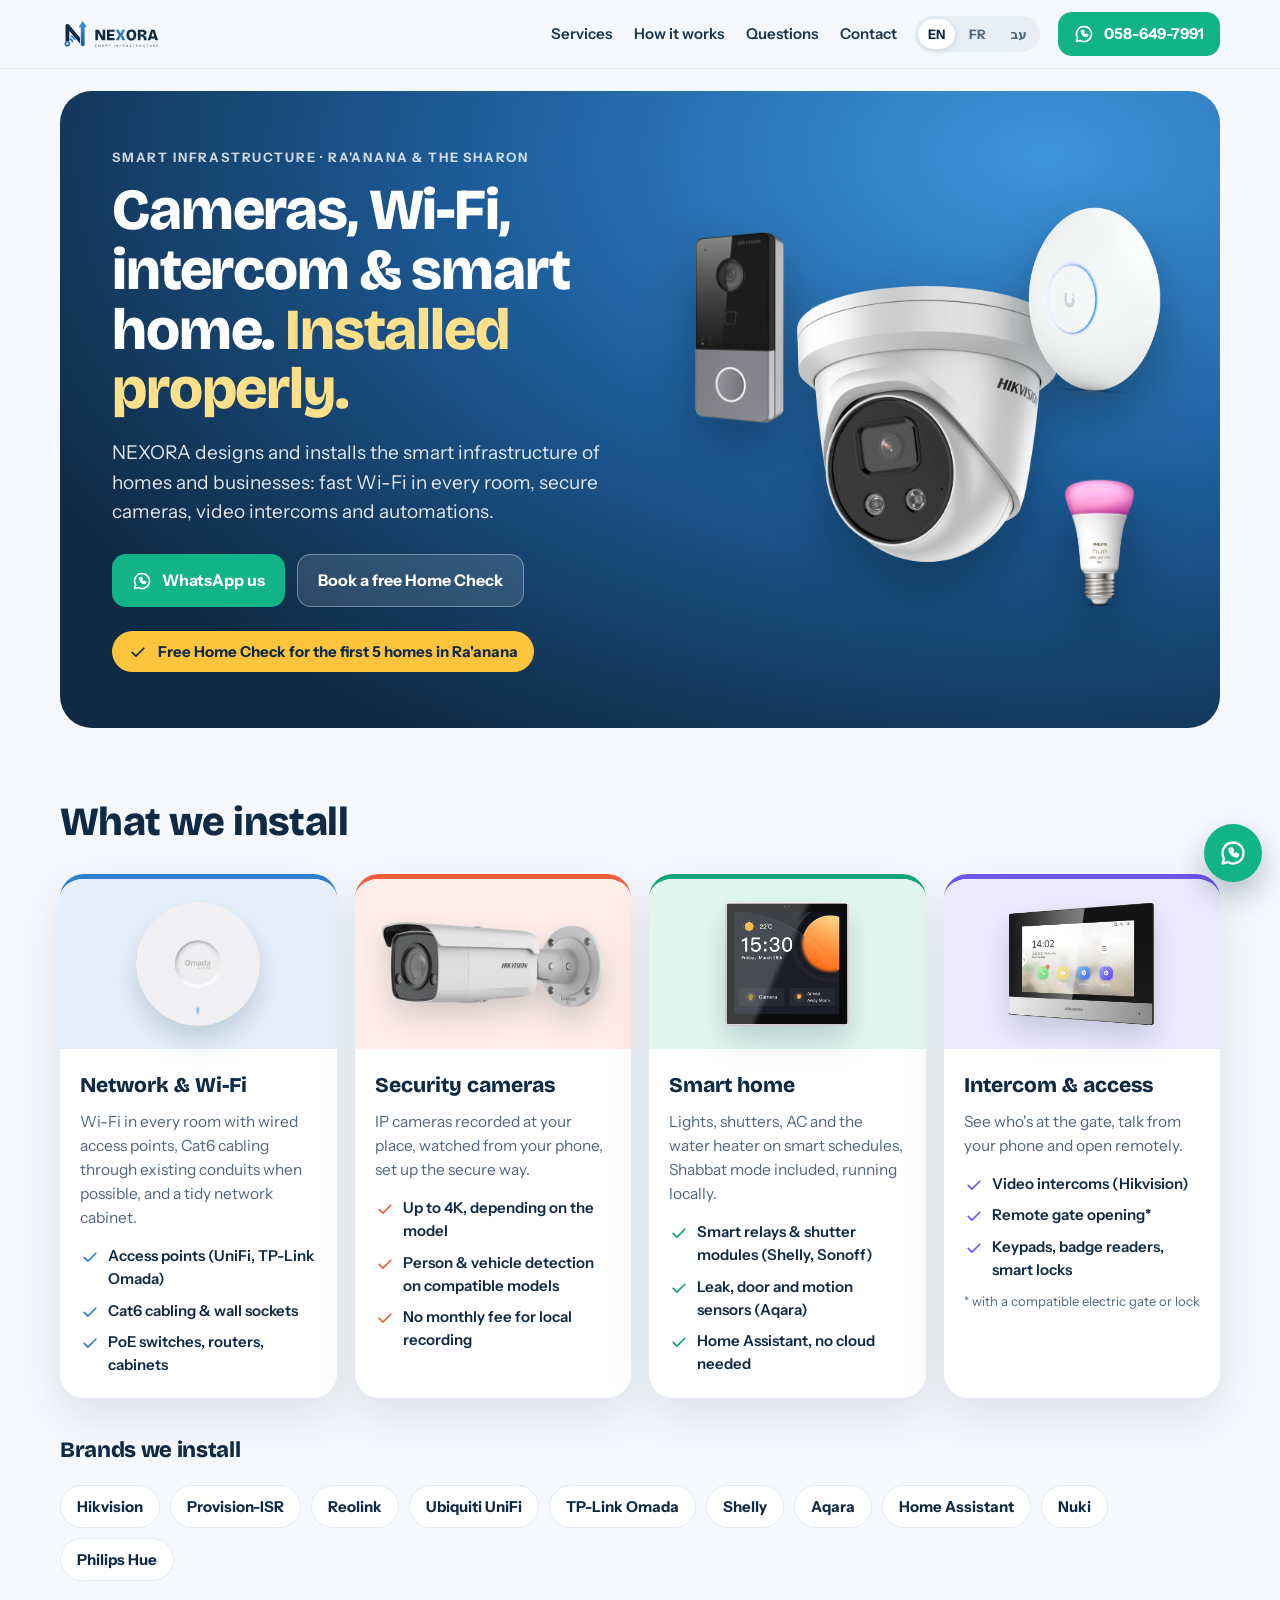
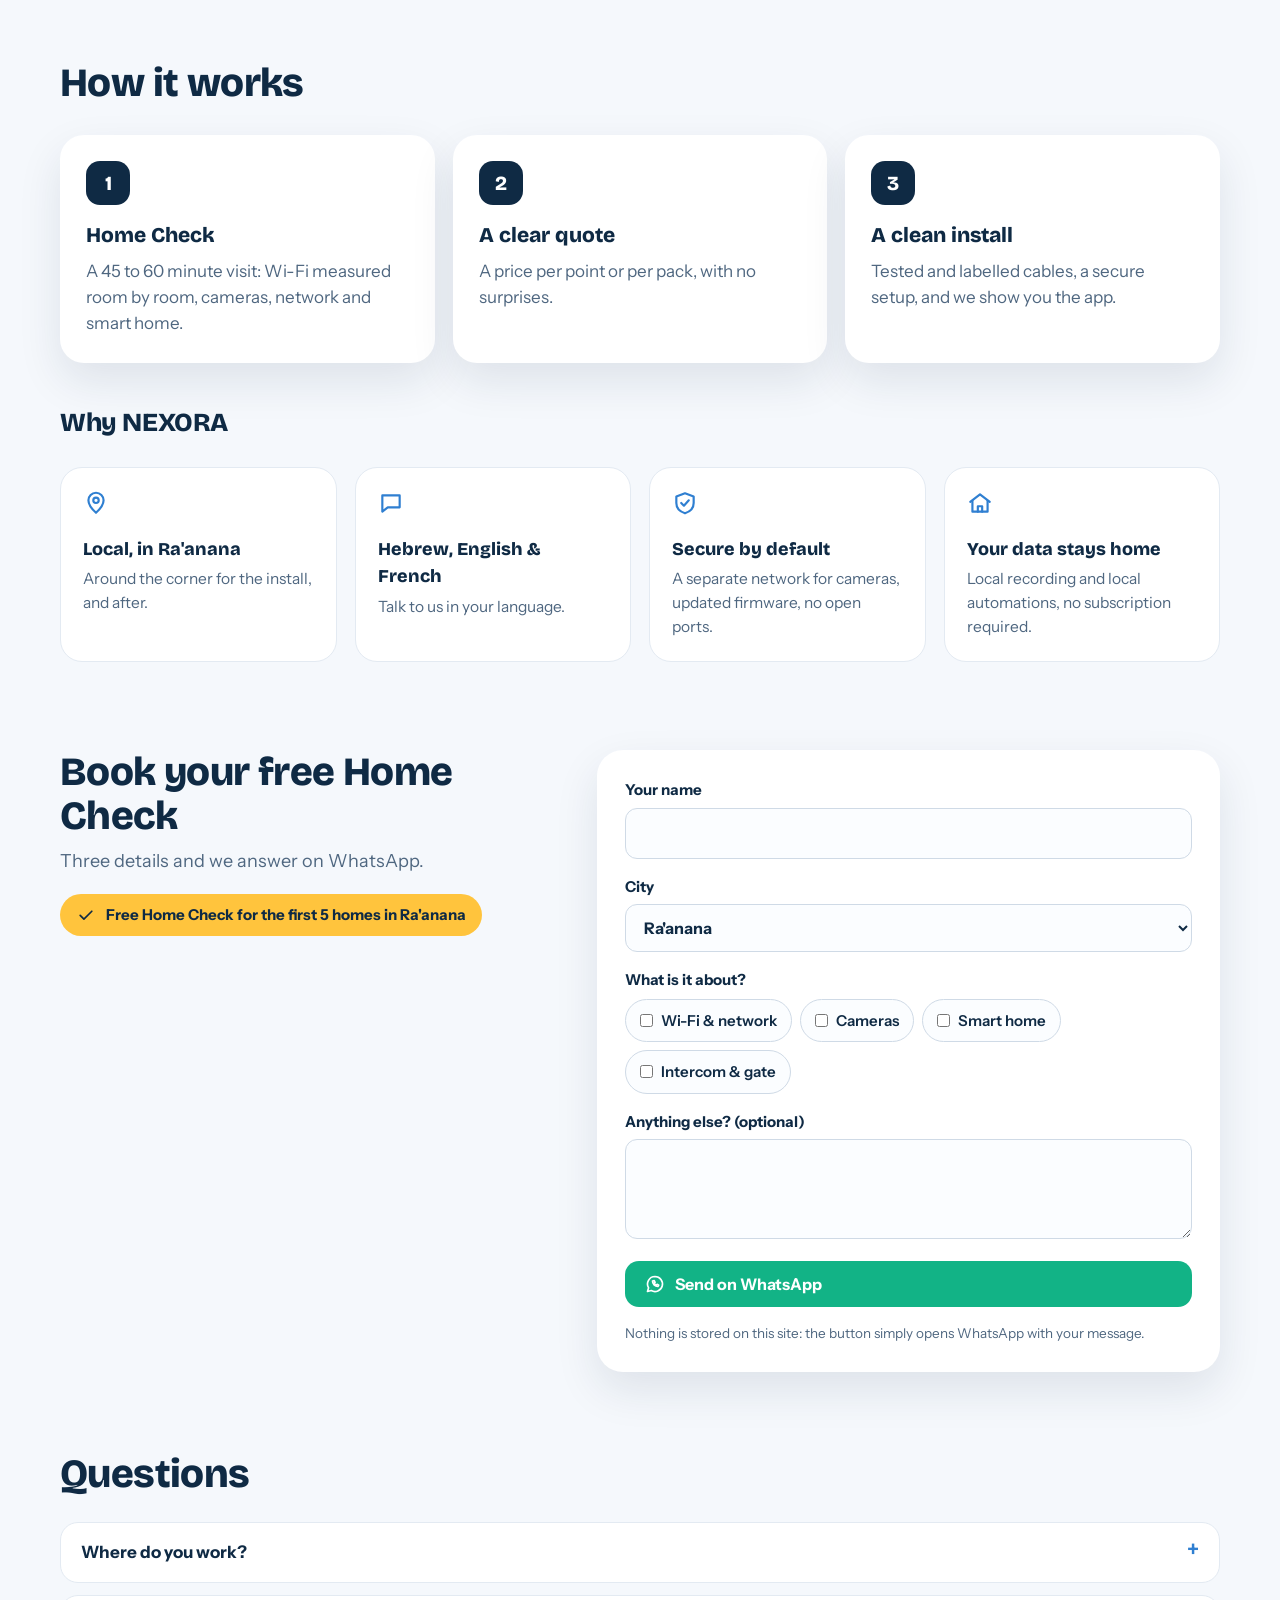
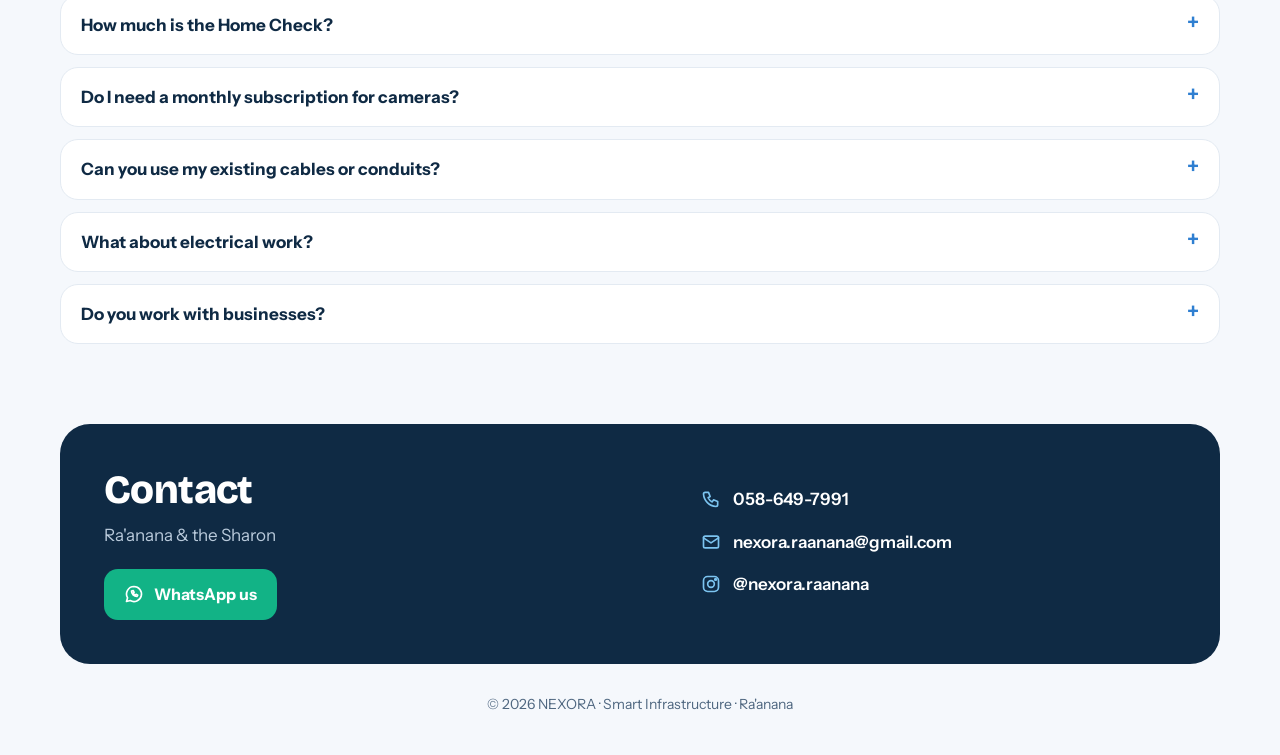
==== index.html @ de11d762 "NEXORA website: one page in English, French and Hebrew Services, how it works, free Home Check booki" ====
<!doctype html>
<html lang="en"><head><meta charset="utf-8"><meta name="viewport" content="width=device-width, initial-scale=1">
<title>NEXORA · Smart Infrastructure · Ra'anana</title>
<meta name="description" content="NEXORA installs security cameras, Wi-Fi and Ethernet, video intercoms and smart home systems in Ra&#x27;anana and the Sharon. Free Home Check for the first 5 homes.">
<link rel="canonical" href="https://nexoraraanana.github.io/"><link rel="alternate" hreflang="en" href="https://nexoraraanana.github.io/en/"><link rel="alternate" hreflang="fr" href="https://nexoraraanana.github.io/fr/"><link rel="alternate" hreflang="he" href="https://nexoraraanana.github.io/he/"><link rel="alternate" hreflang="x-default" href="https://nexoraraanana.github.io/">
<link rel="icon" href="favicon.png">
<script>(function () { var l = (navigator.language || 'en').toLowerCase();
  location.replace(l.indexOf('he') === 0 || l.indexOf('iw') === 0 ? 'he/' : l.indexOf('fr') === 0 ? 'fr/' : 'en/'); })();</script>
<style>body{margin:0;min-height:100vh;display:grid;place-items:center;background:#0F2A44;color:#fff;font-family:system-ui,sans-serif}
nav{display:flex;gap:14px} a{color:#fff;font-weight:700;padding:12px 18px;border:1px solid rgba(255,255,255,.35);border-radius:12px;text-decoration:none}</style></head>
<body><nav><a href="he/" lang="he">עברית</a><a href="en/" lang="en">English</a><a href="fr/" lang="fr">Français</a></nav></body></html>
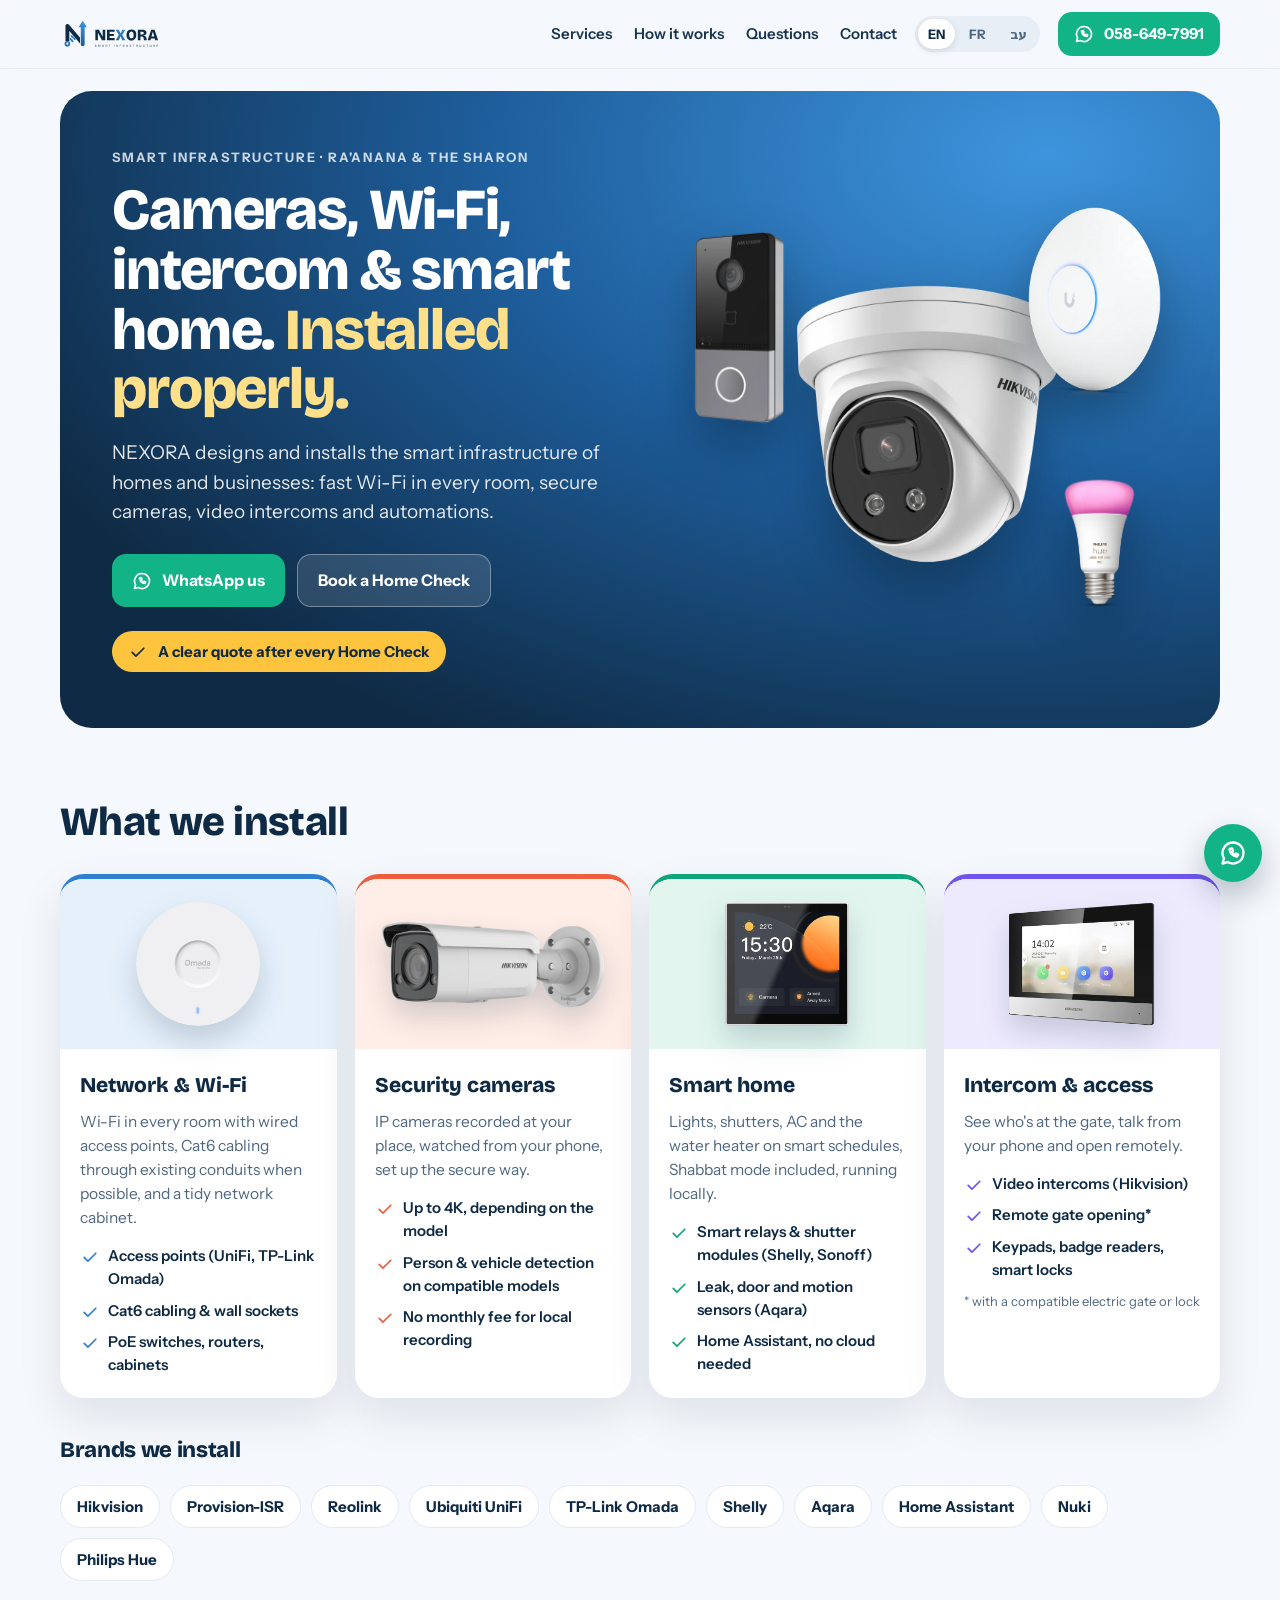
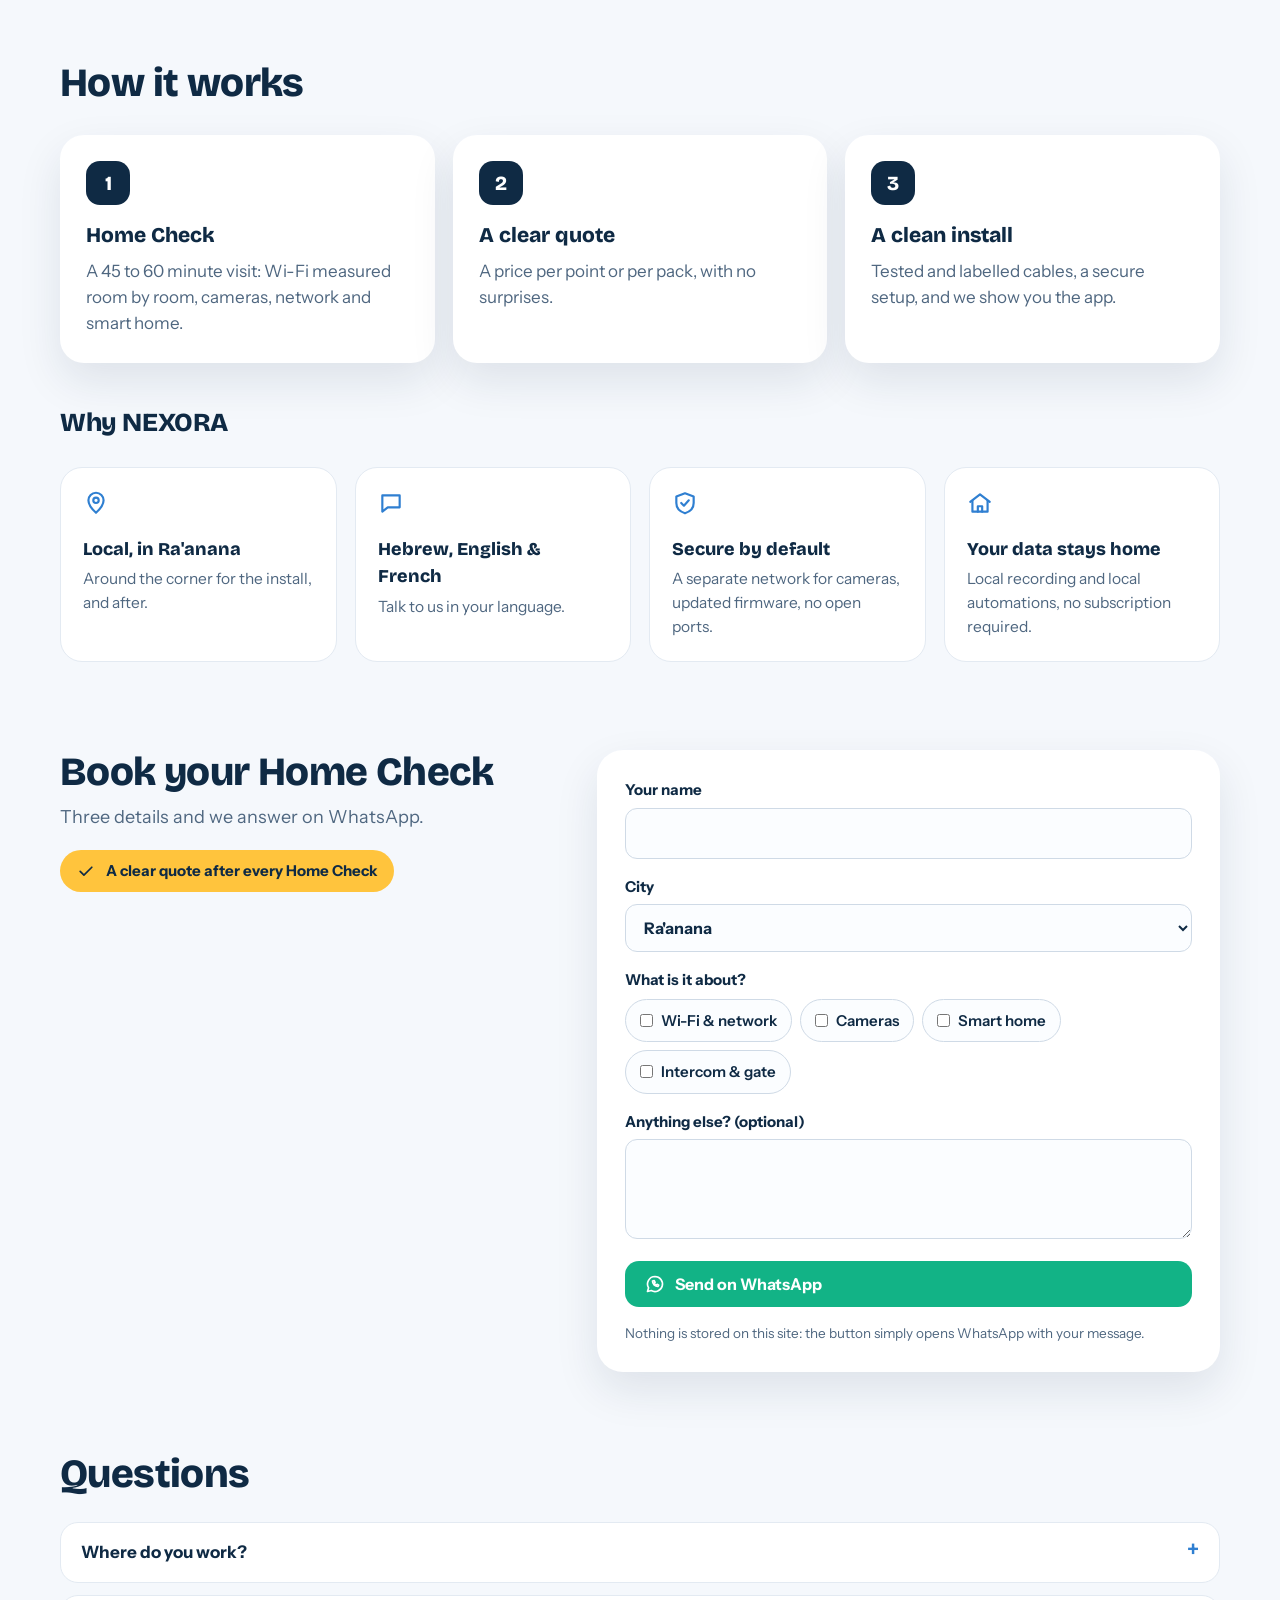
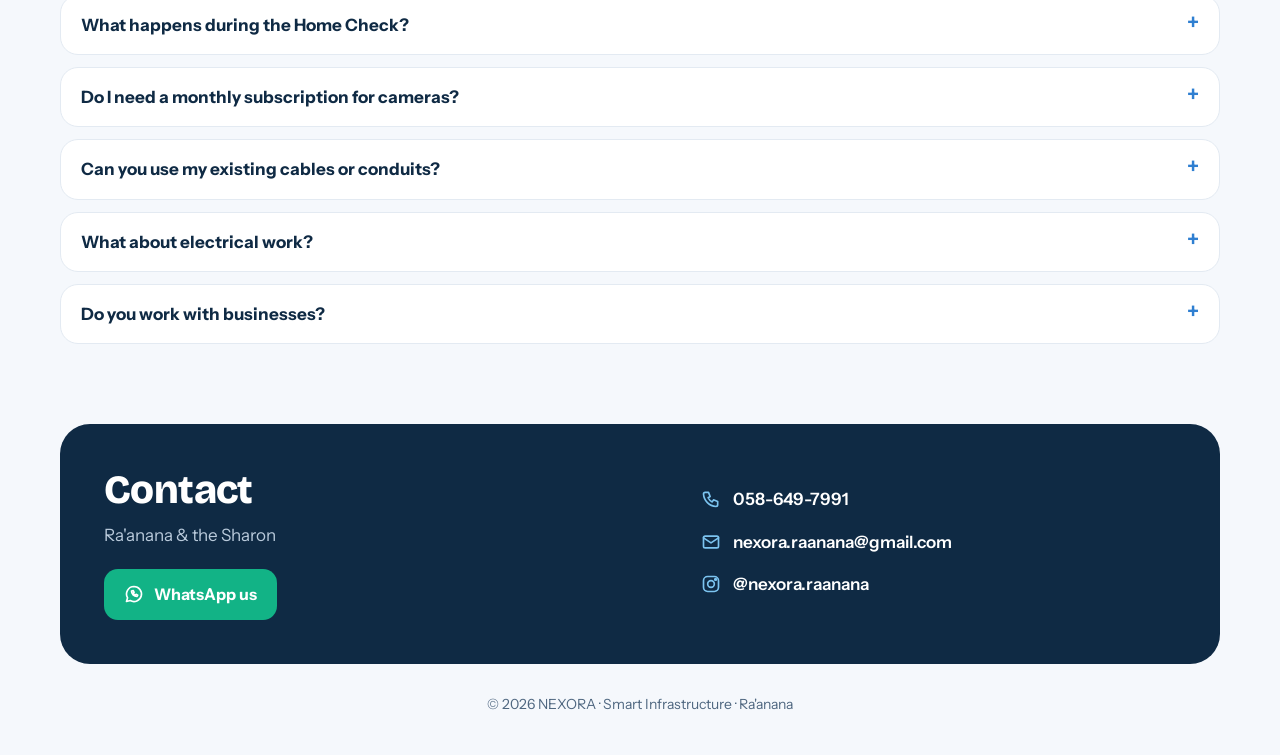
==== commit 3c3dfadd: "Remove the free Home Check offer (first 5 homes) from the site Co-Authored-By: Claude Opus 5.5 <nore" ====
--- a/index.html
+++ b/index.html
@@ -1,7 +1,7 @@
 <!doctype html>
 <html lang="en"><head><meta charset="utf-8"><meta name="viewport" content="width=device-width, initial-scale=1">
 <title>NEXORA · Smart Infrastructure · Ra'anana</title>
-<meta name="description" content="NEXORA installs security cameras, Wi-Fi and Ethernet, video intercoms and smart home systems in Ra&#x27;anana and the Sharon. Free Home Check for the first 5 homes.">
+<meta name="description" content="NEXORA installs security cameras, Wi-Fi and Ethernet, video intercoms and smart home systems in Ra&#x27;anana and the Sharon. Home Check visit and a clear quote.">
 <link rel="canonical" href="https://nexoraraanana.github.io/"><link rel="alternate" hreflang="en" href="https://nexoraraanana.github.io/en/"><link rel="alternate" hreflang="fr" href="https://nexoraraanana.github.io/fr/"><link rel="alternate" hreflang="he" href="https://nexoraraanana.github.io/he/"><link rel="alternate" hreflang="x-default" href="https://nexoraraanana.github.io/">
 <link rel="icon" href="favicon.png">
 <script>(function () { var l = (navigator.language || 'en').toLowerCase();
